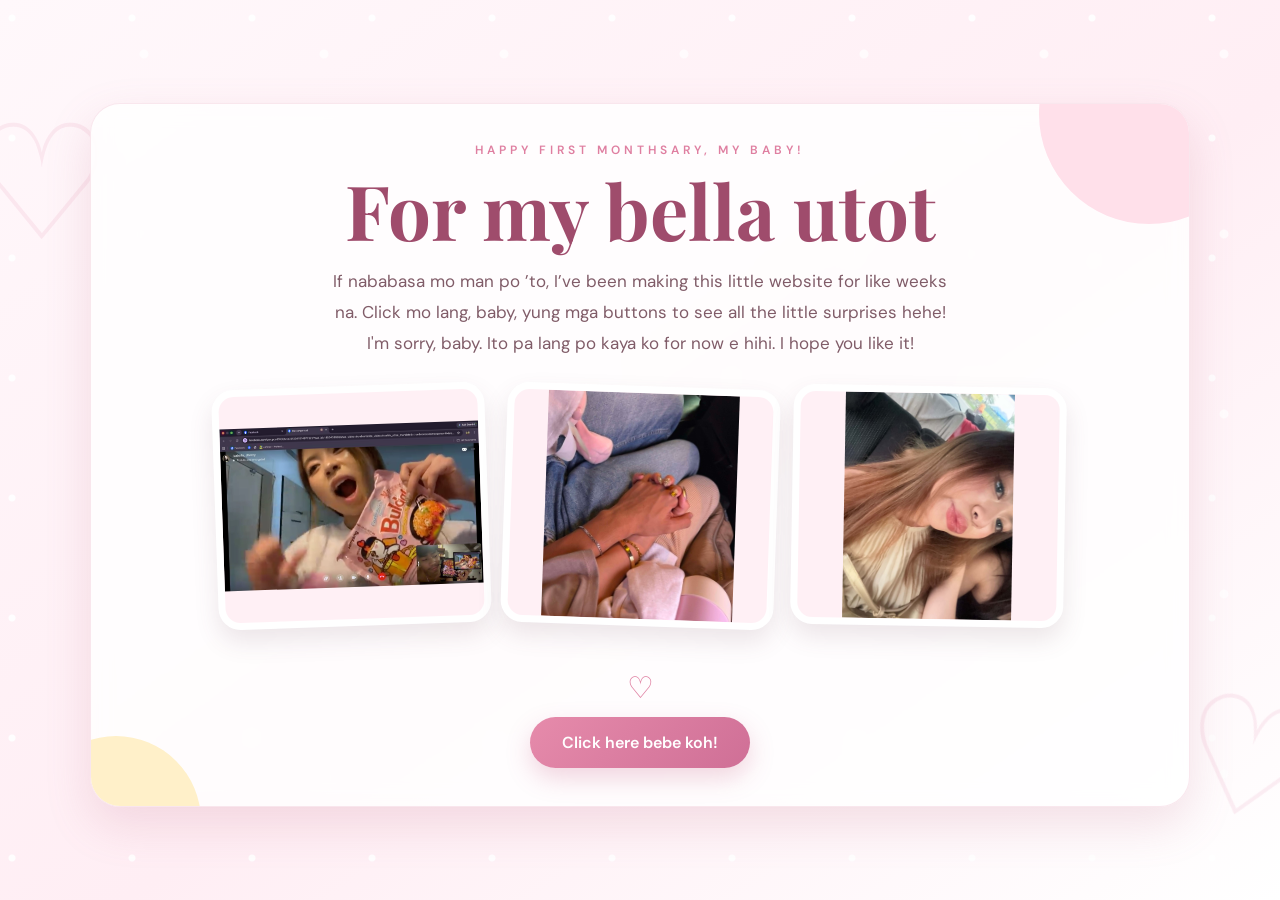
==== index.html @ 4b516018 "Update files and website" ====
<!DOCTYPE html>
<html lang="en">
<head>
  <meta charset="UTF-8">
  <meta name="viewport" content="width=device-width, initial-scale=1.0">
  <title>Baby Bella</title>
  <link rel="stylesheet" href="style.css">
</head>
<body>
  <main class="page">
    <section class="card hero fade-up">
      <div class="hero-content">
        <div class="eyebrow">Happy First Monthsary, My baby!</div>
        <h1>For my bella utot</h1>
        <p class="subtitle">
            If nababasa mo man po ’to, I’ve been making this little website for like weeks na.

            Click mo lang, baby, yung mga buttons to see all the little surprises hehe!

            I'm sorry, baby. Ito pa lang po kaya ko for now e hihi. I hope you like it!
        </p>

        <div class="intro-photos">
          <img src="images/buldak.jpg" alt="Bella holding Buldak">
          <img src="images/holding-hands.jpg" alt="Holding hands">
          <img src="images/bella.jpg" alt="Bella">
        </div>

        <span class="tiny-heart">♡</span>
        <div>
          <a class="btn" href="memories.html">Click here bebe koh!</a>
        </div>
      </div>
    </section>
  </main>
</body>
</html>
---- style.css ----
@import url('https://fonts.googleapis.com/css2?family=DM+Sans:wght@400;500;600&family=Playfair+Display:wght@500;600;700&display=swap');

:root{
  --pink:#f7b8cc;
  --pink-dark:#df7fa1;
  --pink-soft:#fff0f5;
  --pink-pale:#fff8fb;
  --rose:#c95d83;
  --text:#684451;
  --white:#ffffff;
  --shadow:0 18px 45px rgba(190,105,135,.18);
}

*{box-sizing:border-box;margin:0;padding:0}
html{scroll-behavior:smooth}
body{
  min-height:100vh;
  color:var(--text);
  background:
    radial-gradient(circle at 10% 15%, rgba(255,255,255,.95) 0 3px, transparent 4px),
    radial-gradient(circle at 80% 30%, rgba(255,255,255,.7) 0 4px, transparent 5px),
    linear-gradient(145deg,#fff8fb,#ffeef4 55%,#fff);
  background-size:120px 120px,180px 180px,100% 100%;
  font-family:'DM Sans',sans-serif;
  overflow-x:hidden;
}

body::before, body::after{
  content:"♡";
  position:fixed;
  z-index:-1;
  color:rgba(223,127,161,.12);
  font-family:Georgia,serif;
  font-size:160px;
}
body::before{left:-30px;top:10%}
body::after{right:-40px;bottom:5%;transform:rotate(15deg)}

.page{
  width:min(1100px,92%);
  min-height:100vh;
  margin:auto;
  padding:55px 0 45px;
  display:flex;
  flex-direction:column;
  justify-content:center;
}

.card{
  background:rgba(255,255,255,.82);
  border:1px solid rgba(223,127,161,.18);
  border-radius:30px;
  box-shadow:var(--shadow);
  backdrop-filter:blur(10px);
}

h1,h2,h3{font-family:'Playfair Display',Georgia,serif}
h1{font-size:clamp(42px,7vw,76px);line-height:1.02;color:#9f4c6c}
h2{font-size:clamp(34px,5vw,52px);color:#a65372}
p{line-height:1.8}

.eyebrow{
  text-transform:uppercase;
  letter-spacing:4px;
  font-size:12px;
  font-weight:600;
  color:var(--pink-dark);
  margin-bottom:13px;
}

.center{text-align:center}
.subtitle{max-width:620px;margin:18px auto 0;font-size:17px;color:#805c68}

.btn{
  display:inline-flex;
  align-items:center;
  justify-content:center;
  gap:8px;
  text-decoration:none;
  border:0;
  cursor:pointer;
  padding:15px 32px;
  border-radius:999px;
  background:linear-gradient(135deg,#e68bab,#cf6f96);
  color:white;
  font-weight:600;
  font-size:16px;
  box-shadow:0 10px 25px rgba(201,93,131,.25);
  transition:.25s ease;
}
.btn:hover{transform:translateY(-3px);box-shadow:0 14px 30px rgba(201,93,131,.32)}
.btn.secondary{background:#fff;color:#b45778;border:1px solid #f0c1d0;box-shadow:none}

.footer-nav{
  display:flex;
  justify-content:center;
  gap:12px;
  margin-top:28px;
  flex-wrap:wrap;
}

.fade-up{animation:fadeUp .8s ease both}
.delay-1{animation-delay:.12s}.delay-2{animation-delay:.24s}.delay-3{animation-delay:.36s}
@keyframes fadeUp{from{opacity:0;transform:translateY(18px)}to{opacity:1;transform:translateY(0)}}
@keyframes float{0%,100%{transform:translateY(0) rotate(-2deg)}50%{transform:translateY(-10px) rotate(2deg)}}

.hero{
  padding:38px;
  text-align:center;
  position:relative;
  overflow:hidden;
}
.hero::before{
  content:"";
  position:absolute;
  width:220px;height:220px;
  border-radius:50%;
  background:#ffe0ea;
  top:-100px;right:-70px;
}
.hero::after{
  content:"";
  position:absolute;
  width:170px;height:170px;
  border-radius:50%;
  background:#fff0c9;
  bottom:-100px;left:-60px;
}
.hero-content{position:relative;z-index:1}

.intro-photos{
  display:grid;
  grid-template-columns:repeat(3,1fr);
  gap:16px;
  margin:28px auto 32px;
  max-width:850px;
}
.intro-photos img{
  width:100%;
  height:240px;
  object-fit:contain;
  background:var(--pink-soft);
  display:block;
  border-radius:22px;
  border:7px solid white;
  box-shadow:0 12px 25px rgba(110,70,85,.13);
}
.intro-photos img:nth-child(2){transform:rotate(2deg);animation:float 4s ease-in-out infinite}
.intro-photos img:nth-child(1){transform:rotate(-2deg);animation:float 4s ease-in-out infinite}
.intro-photos img:nth-child(3){transform:rotate(1deg);animation:float 4s ease-in-out infinite}

.tiny-heart{
  color:#df7fa1;
  font-size:30px;
  margin:10px;
  display:inline-block;
  animation:float 3s ease-in-out infinite;
}

.memory-layout{
  display:grid;
  grid-template-columns:1.15fr .85fr;
  gap:25px;
  align-items:stretch;
}
.gallery{
  padding:18px;
  display:grid;
  grid-template-columns:repeat(2,1fr);
  gap:14px;
}
.gallery img{
  width:100%;
  height:250px;
  object-fit:contain;
  background:var(--pink-soft);
  display:block;
  border-radius:18px;
  border:5px solid white;
}
.gallery img:nth-child(1){grid-row:span 2;height:514px}
.gallery img:nth-child(3){transform:rotate(-2.5deg)}
.gallery img:nth-child(4){transform:rotate(1.5deg)}

.letter{
  padding:35px;
  display:flex;
  flex-direction:column;
  justify-content:center;
}
.letter h2{margin-bottom:18px}
.letter p{font-family:'Playfair Display',Georgia,serif;font-size:17px;color:#76515e}
.signature{
  margin-top:24px;
  text-align:right;
  font-family:'Playfair Display',Georgia,serif;
  font-size:22px;
  color:#b45778;
}

.reasons-card{
  padding:42px;
  text-align:center;
  max-width:800px;
  margin:auto;
}
.reason-preview{
  margin:28px auto;
  padding:25px;
  background:var(--pink-pale);
  border:1px dashed #e7a5bb;
  border-radius:22px;
  max-width:600px;
}
.reason-preview .number{font-family:'Playfair Display',serif;font-size:42px;color:#d47798}
.reason-preview p{margin-top:8px;font-family:'Playfair Display',serif;font-size:20px}
.note{
  font-size:14px;
  color:#9a7180;
  margin:20px auto;
  max-width:560px;
}

@media(max-width:760px){
  .page{padding:28px 0}
  .hero{padding:25px 18px}
  .intro-photos{grid-template-columns:1fr 1fr}
  .intro-photos img{height:190px}
  .intro-photos img:last-child{display:none}
  .memory-layout{grid-template-columns:1fr}
  .gallery img:nth-child(1){height:330px}
  .gallery img{height:160px}
  .letter{padding:27px}
  .reasons-card{padding:28px 20px}
}
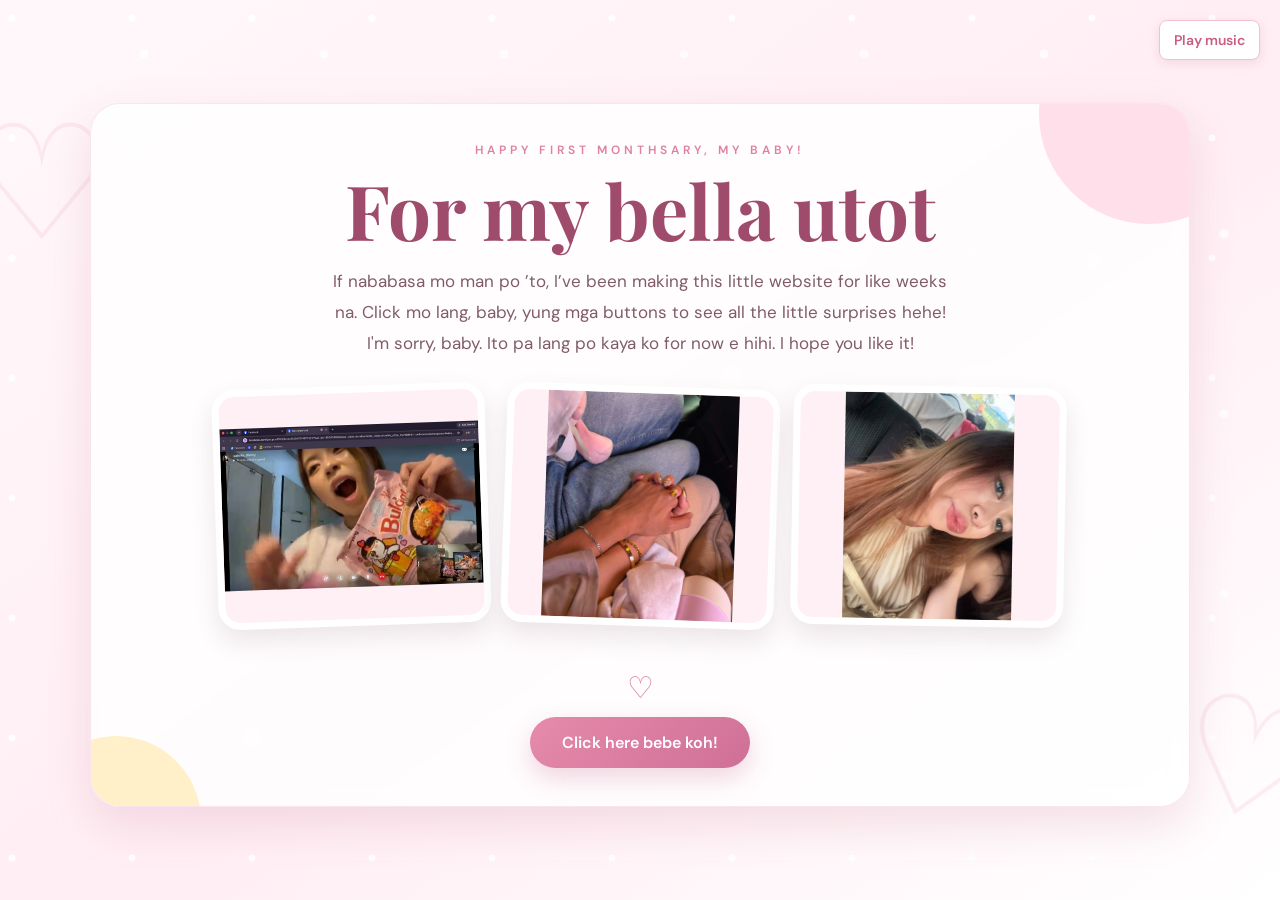
==== commit 751df6eb: "added music functionality and updated some files" ====
--- a/index.html
+++ b/index.html
@@ -7,6 +7,8 @@
   <link rel="stylesheet" href="style.css">
 </head>
 <body>
+  <button class="music-toggle" id="music-toggle" type="button" aria-label="Play background music">Play music</button>
+
   <main class="page">
     <section class="card hero fade-up">
       <div class="hero-content">
@@ -33,5 +35,9 @@
       </div>
     </section>
   </main>
+  <audio id="background-music" loop>
+    <source src="music/background-music.mp3" type="audio/mpeg">
+  </audio>
+  <script src="music.js"></script>
 </body>
 </html>
--- a/style.css
+++ b/style.css
@@ -34,6 +34,23 @@
   font-family:Georgia,serif;
   font-size:160px;
 }
+
+.music-toggle{
+  position:fixed;
+  top:20px;
+  right:20px;
+  z-index:1000;
+  padding:10px 14px;
+  border:1px solid #f0c1d0;
+  border-radius:8px;
+  background:var(--white);
+  color:var(--rose);
+  font:600 14px 'DM Sans',sans-serif;
+  cursor:pointer;
+  box-shadow:0 3px 12px rgba(190,105,135,.18);
+}
+
+.music-toggle:hover{background:var(--pink-soft)}
 body::before{left:-30px;top:10%}
 body::after{right:-40px;bottom:5%;transform:rotate(15deg)}
 
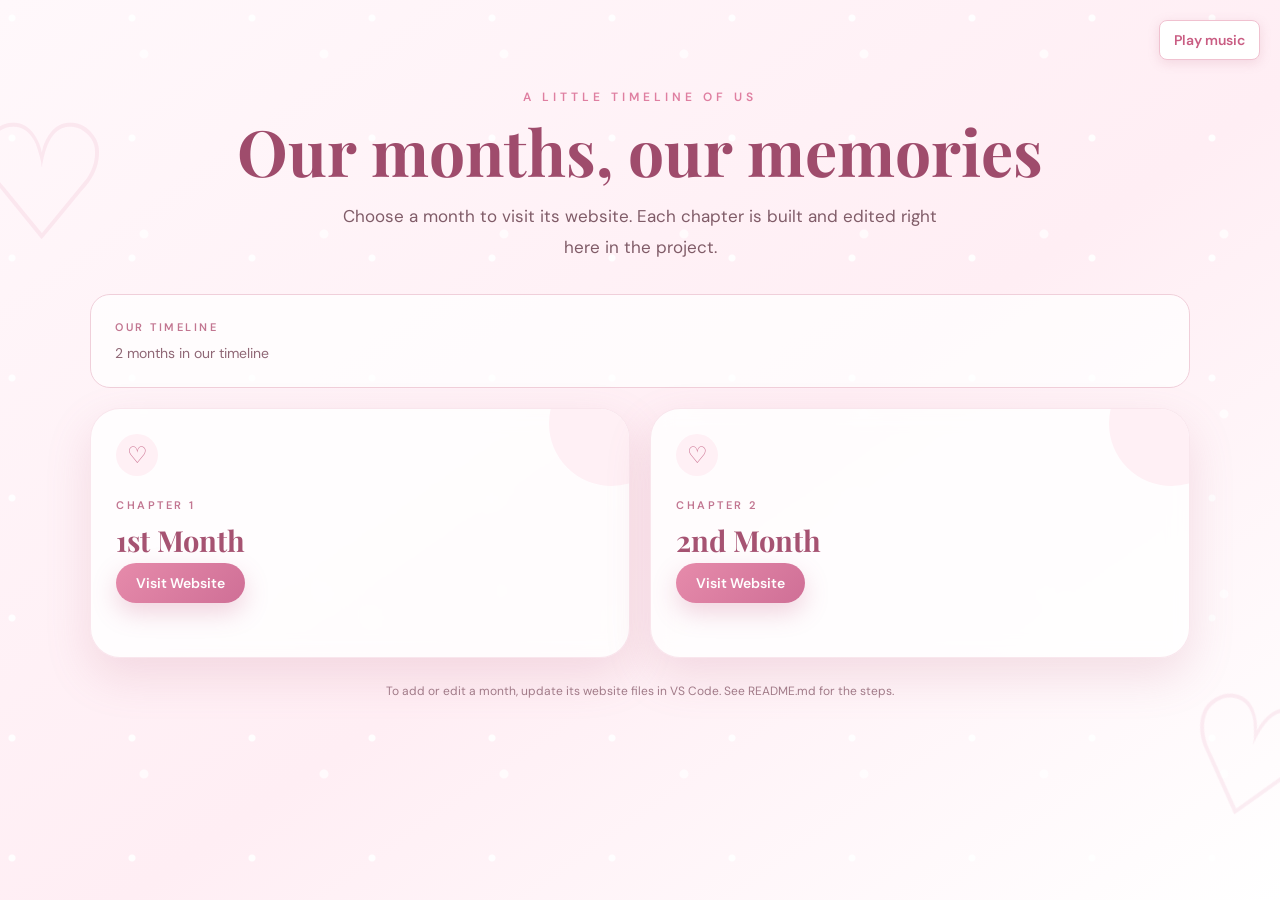
==== commit 43b82c5f: "Add editable monthly website dashboard Co-authored-by: Copilot <223556219+Copilot@users.noreply.gith" ====
--- a/index.html
+++ b/index.html
@@ -3,41 +3,34 @@
 <head>
   <meta charset="UTF-8">
   <meta name="viewport" content="width=device-width, initial-scale=1.0">
-  <title>Baby Bella</title>
+  <title>Project Dashboard | Baby Bella</title>
   <link rel="stylesheet" href="style.css">
 </head>
 <body>
   <button class="music-toggle" id="music-toggle" type="button" aria-label="Play background music">Play music</button>
 
-  <main class="page">
-    <section class="card hero fade-up">
-      <div class="hero-content">
-        <div class="eyebrow">Happy First Monthsary, My baby!</div>
-        <h1>For my bella utot</h1>
-        <p class="subtitle">
-            If nababasa mo man po ’to, I’ve been making this little website for like weeks na.
+  <main class="page dashboard-page">
+    <header class="dashboard-heading fade-up">
+      <div class="eyebrow">A little timeline of us</div>
+      <h1>Our months, our memories</h1>
+      <p class="subtitle">Choose a month to visit its website. Each chapter is built and edited right here in the project.</p>
+    </header>
 
-            Click mo lang, baby, yung mga buttons to see all the little surprises hehe!
-
-            I'm sorry, baby. Ito pa lang po kaya ko for now e hihi. I hope you like it!
-        </p>
-
-        <div class="intro-photos">
-          <img src="images/buldak.jpg" alt="Bella holding Buldak">
-          <img src="images/holding-hands.jpg" alt="Holding hands">
-          <img src="images/bella.jpg" alt="Bella">
-        </div>
-
-        <span class="tiny-heart">♡</span>
-        <div>
-          <a class="btn" href="memories.html">Click here bebe koh!</a>
-        </div>
+    <section class="dashboard-toolbar fade-up delay-1" aria-label="Project timeline">
+      <div>
+        <span class="timeline-label">OUR TIMELINE</span>
+        <p id="month-summary" class="month-summary" aria-live="polite"></p>
       </div>
     </section>
+
+    <section class="month-grid" id="month-grid" aria-label="Project months"></section>
+    <p class="storage-note">To add or edit a month, update its website files in VS Code. See README.md for the steps.</p>
   </main>
+
   <audio id="background-music" loop>
     <source src="music/background-music.mp3" type="audio/mpeg">
   </audio>
-  <script src="music.js"></script>
+  <script src="organizer.js"></script>
+  <script src="music.js?v=3"></script>
 </body>
 </html>
--- a/style.css
+++ b/style.css
@@ -239,6 +239,76 @@
   max-width:560px;
 }
 
+.dashboard-page{justify-content:flex-start}
+.dashboard-heading{text-align:center;margin:34px 0 32px}
+.dashboard-heading h1{font-size:clamp(38px,6vw,64px)}
+.dashboard-toolbar{
+  display:flex;
+  align-items:center;
+  justify-content:space-between;
+  gap:18px;
+  margin-bottom:20px;
+}
+.dashboard-toolbar{padding:20px 24px;border:1px solid #f0cfda;border-radius:20px;background:rgba(255,255,255,.72)}
+.timeline-label,.month-card-label{font-size:11px;letter-spacing:2.5px;font-weight:600;color:#c27691}
+.month-summary{font-size:14px;color:#8f6775;margin-top:5px}
+.month-grid{display:grid;grid-template-columns:repeat(auto-fit,minmax(235px,1fr));gap:20px}
+.month-card{
+  position:relative;
+  padding:25px;
+  overflow:hidden;
+  min-height:250px;
+  transition:transform .2s ease,box-shadow .2s ease;
+}
+.month-card:hover{transform:translateY(-4px);box-shadow:0 22px 42px rgba(190,105,135,.24)}
+.month-card::after{
+  content:"";
+  position:absolute;
+  width:125px;height:125px;
+  right:-45px;top:-48px;
+  border-radius:50%;
+  background:#fff0f5;
+}
+.month-marker{
+  display:grid;
+  place-items:center;
+  width:42px;height:42px;
+  margin-bottom:17px;
+  border-radius:50%;
+  background:#fff0f5;
+  color:#ce7896;
+  font-size:23px;
+}
+.month-card h2{font-size:29px;margin:7px 0 4px}
+.month-open{padding:11px 20px;font-size:14px}
+.storage-note{text-align:center;color:#a17c89;font-size:12px;margin:23px 0}
+.month-story{
+  position:relative;
+  display:flex;
+  align-items:center;
+  justify-content:center;
+  min-height:520px;
+  padding:55px 35px;
+  overflow:hidden;
+  text-align:center;
+}
+.month-story::before,.month-story::after{
+  content:"";
+  position:absolute;
+  width:230px;height:230px;
+  border-radius:50%;
+  pointer-events:none;
+}
+.month-story::before{top:-110px;right:-65px;background:#ffe0ea}
+.month-story::after{bottom:-140px;left:-60px;background:#fff0c9}
+.month-story-content{position:relative;z-index:1}
+.month-story h1{font-size:clamp(46px,8vw,88px)}
+.month-story .subtitle{max-width:540px;margin:18px auto 0}
+.btn:focus-visible{
+  outline:3px solid #c95d83;
+  outline-offset:3px;
+}
+
 @media(max-width:760px){
   .page{padding:28px 0}
   .hero{padding:25px 18px}
@@ -250,4 +320,7 @@
   .gallery img{height:160px}
   .letter{padding:27px}
   .reasons-card{padding:28px 20px}
-}
+  .dashboard-heading{margin:40px 0 25px}
+  .dashboard-toolbar{align-items:flex-start;flex-direction:column}
+  .month-story{min-height:430px;padding:38px 20px}
+}
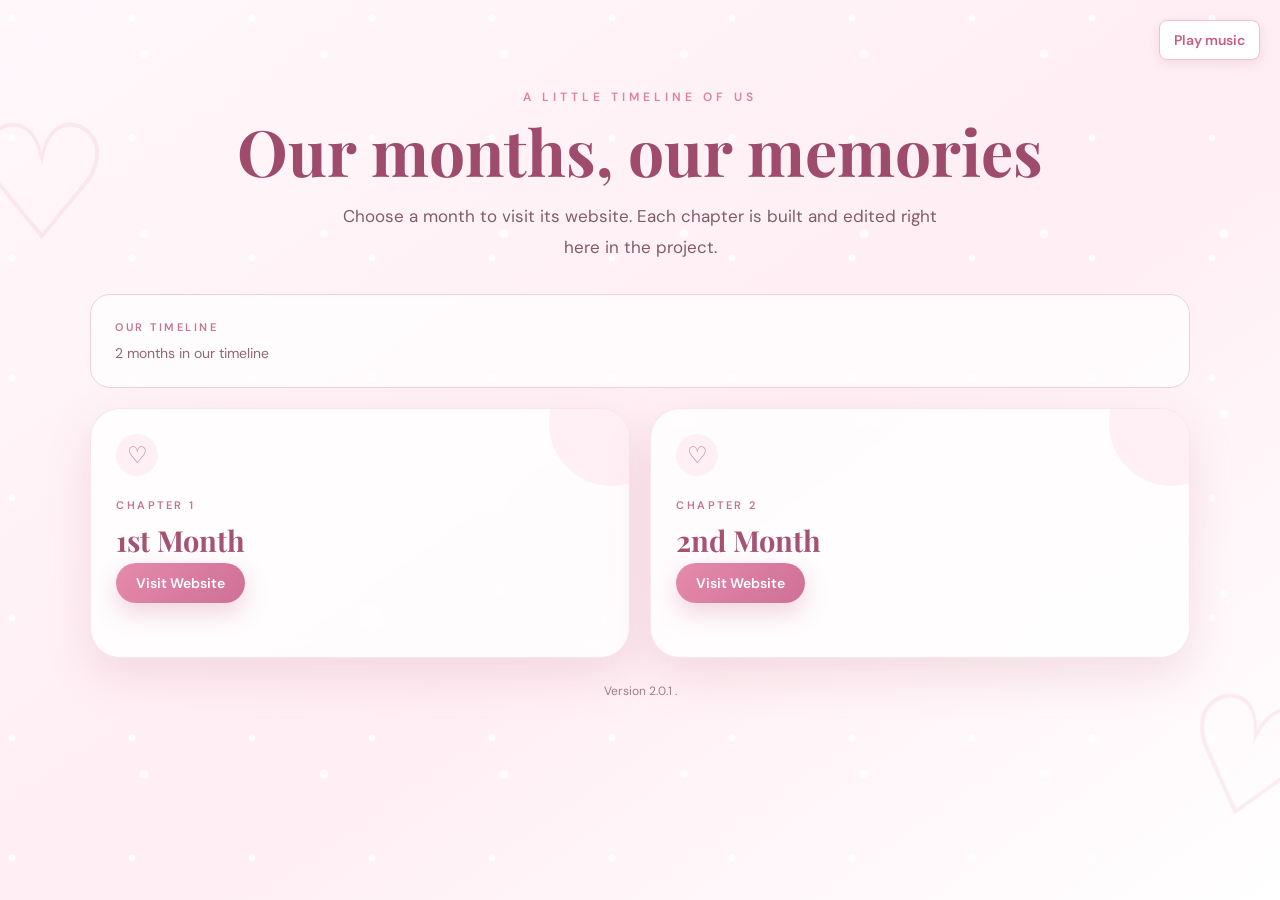
==== commit 8c4092e0: "Updated the version control text on index.html" ====
--- a/index.html
+++ b/index.html
@@ -24,7 +24,7 @@
     </section>
 
     <section class="month-grid" id="month-grid" aria-label="Project months"></section>
-    <p class="storage-note">To add or edit a month, update its website files in VS Code. See README.md for the steps.</p>
+    <p class="storage-note">Version 2.0.1 .</p>
   </main>
 
   <audio id="background-music" loop>
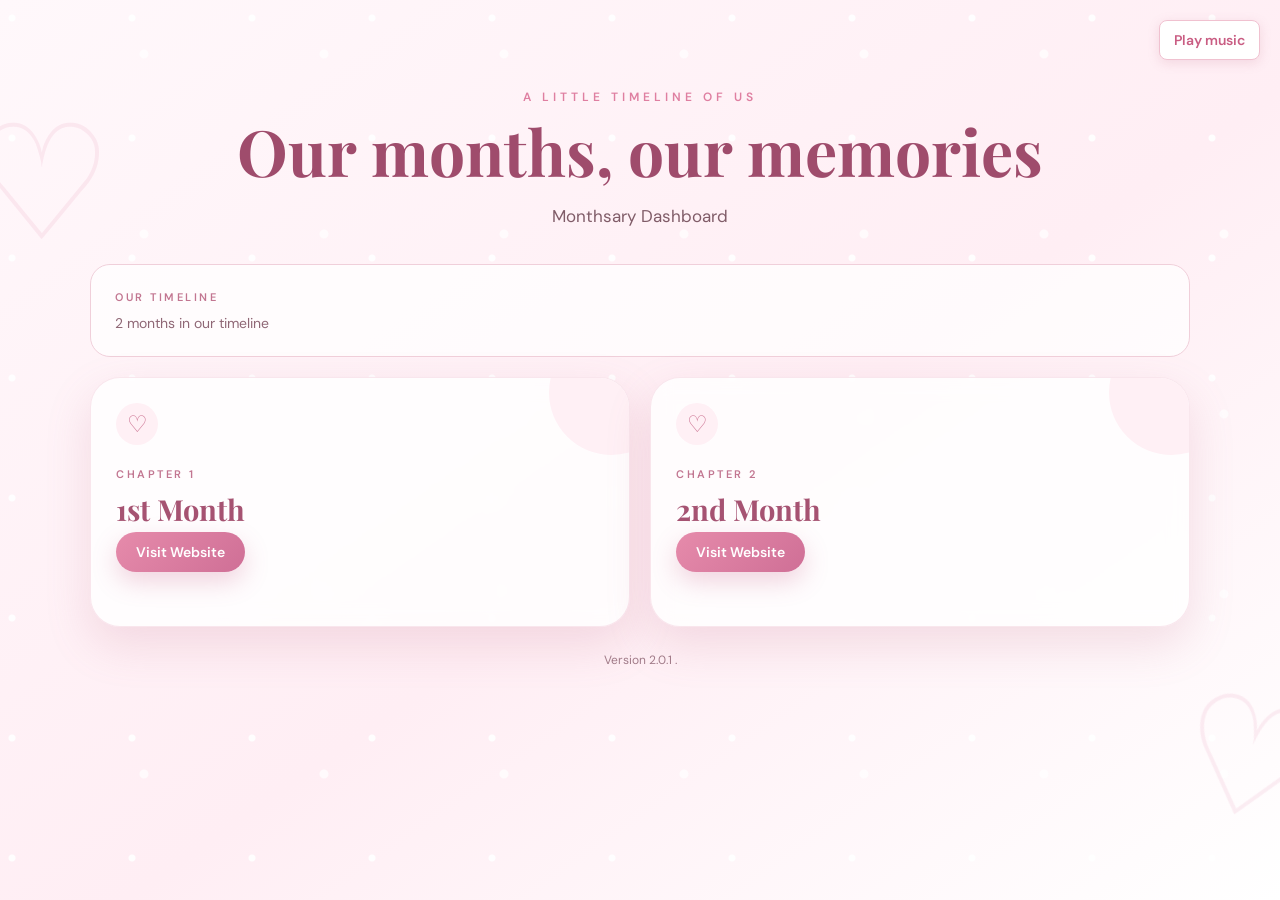
==== commit 7482d19d: "modified index description area" ====
--- a/index.html
+++ b/index.html
@@ -13,7 +13,7 @@
     <header class="dashboard-heading fade-up">
       <div class="eyebrow">A little timeline of us</div>
       <h1>Our months, our memories</h1>
-      <p class="subtitle">Choose a month to visit its website. Each chapter is built and edited right here in the project.</p>
+      <p class="subtitle">Monthsary Dashboard</p>
     </header>
 
     <section class="dashboard-toolbar fade-up delay-1" aria-label="Project timeline">
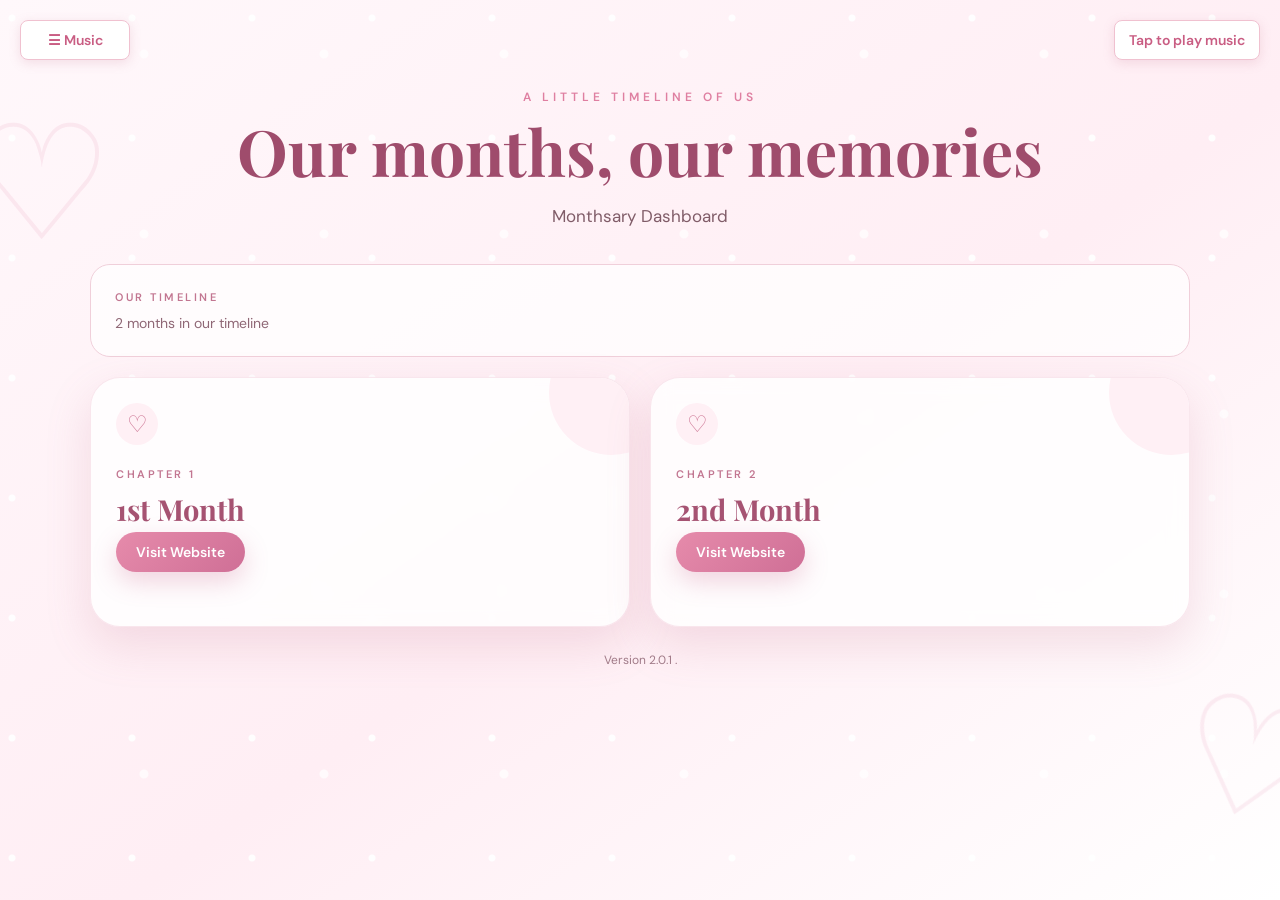
==== commit 410effff: "fixed music menu bug" ====
--- a/index.html
+++ b/index.html
@@ -28,9 +28,9 @@
   </main>
 
   <audio id="background-music" loop>
-    <source src="music/background-music.mp3" type="audio/mpeg">
+    <source src="music/naparabang.mp3" type="audio/mpeg">
   </audio>
   <script src="organizer.js"></script>
-  <script src="music.js?v=3"></script>
+  <script src="music.js?v=4"></script>
 </body>
 </html>
--- a/style.css
+++ b/style.css
@@ -35,11 +35,15 @@
   font-size:160px;
 }
 
-.music-toggle{
+.music-menu{
   position:fixed;
   top:20px;
-  right:20px;
-  z-index:1000;
+  left:20px;
+  z-index:1001;
+}
+
+.music-menu-button,
+.music-toggle{
   padding:10px 14px;
   border:1px solid #f0c1d0;
   border-radius:8px;
@@ -50,7 +54,63 @@
   box-shadow:0 3px 12px rgba(190,105,135,.18);
 }
 
+.music-menu-button{
+  display:inline-flex;
+  align-items:center;
+  justify-content:center;
+  min-width:110px;
+}
+
+.music-menu-button:hover,
 .music-toggle:hover{background:var(--pink-soft)}
+
+.music-menu-panel{
+  position:absolute;
+  top:52px;
+  left:0;
+  width:min(240px,72vw);
+  padding:14px 14px 12px;
+  border:1px solid #f0c1d0;
+  border-radius:16px;
+  background:rgba(255,255,255,.96);
+  box-shadow:0 16px 36px rgba(190,105,135,.15);
+}
+
+.music-menu-panel.hidden{display:none}
+
+.music-menu-header{
+  margin-bottom:8px;
+  font-size:12px;
+  letter-spacing:2.5px;
+  text-transform:uppercase;
+  font-weight:700;
+  color:var(--pink-dark);
+}
+
+.music-menu-label{
+  display:block;
+  margin-bottom:8px;
+  font-size:13px;
+  color:#7a5867;
+}
+
+#music-track-select{
+  width:100%;
+  padding:10px 12px;
+  border-radius:10px;
+  border:1px solid #f0c1d0;
+  background:#fff;
+  color:var(--text);
+  font:500 14px 'DM Sans',sans-serif;
+}
+
+.music-toggle{
+  position:fixed;
+  top:20px;
+  right:20px;
+  z-index:1000;
+}
+
 body::before{left:-30px;top:10%}
 body::after{right:-40px;bottom:5%;transform:rotate(15deg)}
 
@@ -200,6 +260,15 @@
 .gallery img:nth-child(3){transform:rotate(-2.5deg)}
 .gallery img:nth-child(4){transform:rotate(1.5deg)}
 
+.letter-layout{
+  max-width:1100px;
+  margin:28px auto 0;
+  display:grid;
+  grid-template-columns:1.3fr .9fr;
+  gap:24px;
+  align-items:stretch;
+}
+
 .letter{
   padding:35px;
   display:flex;
@@ -208,12 +277,42 @@
 }
 .letter h2{margin-bottom:18px}
 .letter p{font-family:'Playfair Display',Georgia,serif;font-size:17px;color:#76515e}
+
+.video-card{
+  padding:22px;
+  display:flex;
+  flex-direction:column;
+  justify-content:center;
+  gap:18px;
+}
+
+.video-card video{
+  width:100%;
+  height:100%;
+  min-height:360px;
+  object-fit:cover;
+  border-radius:18px;
+  background:#f9dfe7;
+  border:4px solid #fff;
+  box-shadow:0 12px 24px rgba(110,70,85,.12);
+}
+
 .signature{
   margin-top:24px;
   text-align:right;
   font-family:'Playfair Display',Georgia,serif;
   font-size:22px;
   color:#b45778;
+}
+
+@media (max-width: 820px){
+  .letter-layout{
+    grid-template-columns:1fr;
+  }
+
+  .video-card video{
+    min-height:260px;
+  }
 }
 
 .reasons-card{
